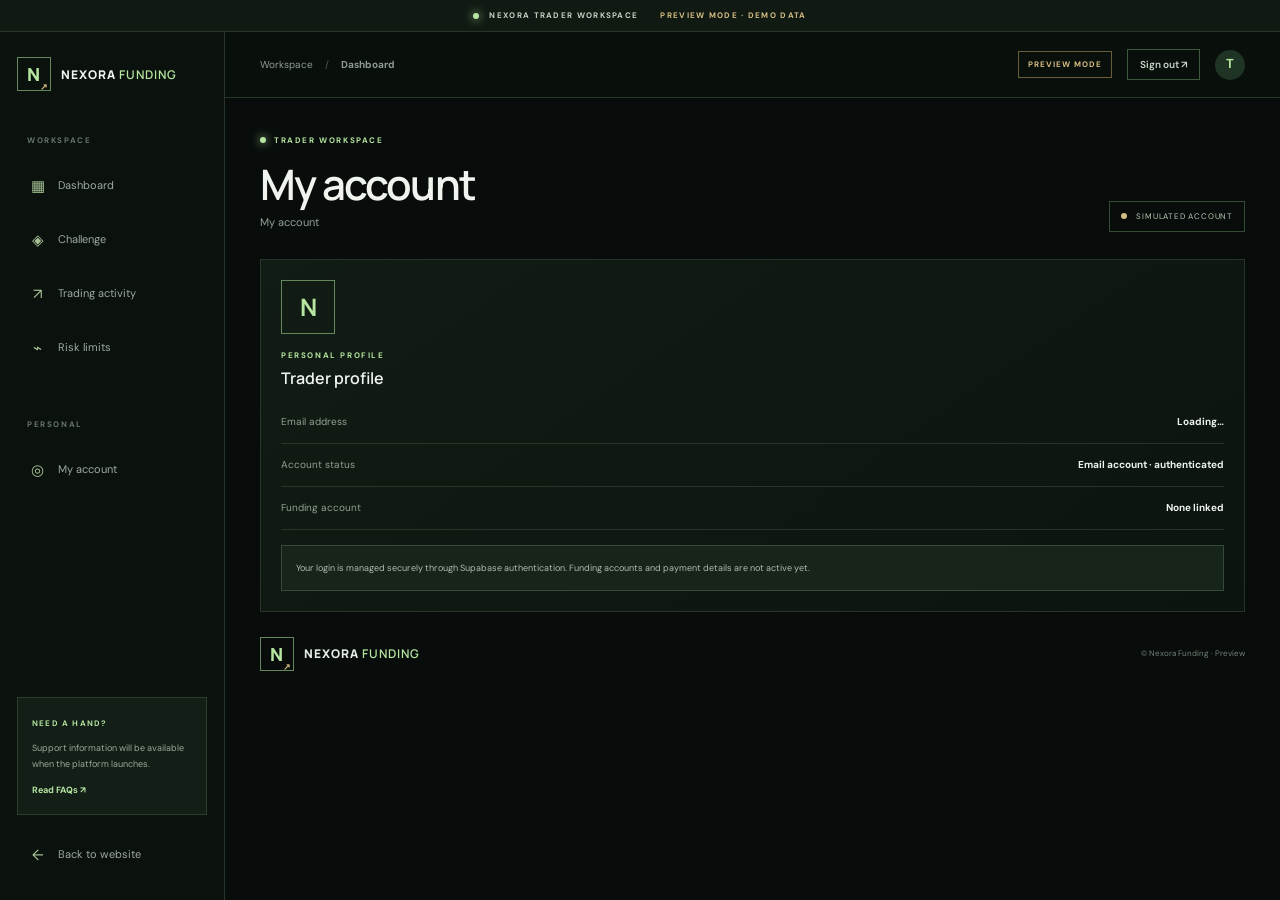
==== account.html @ 8d762af7 "Add separate trader workspace pages" ====
<!doctype html><html lang="en"><head><meta charset="utf-8"><meta name="viewport" content="width=device-width,initial-scale=1"><meta name="theme-color" content="#080d0b"><title>My account | Nexora Funding</title><link rel="preconnect" href="https://fonts.googleapis.com"><link rel="preconnect" href="https://fonts.gstatic.com" crossorigin><link href="https://fonts.googleapis.com/css2?family=DM+Sans:wght@400;500;600;700&family=Manrope:wght@400;500;600;700;800&display=swap" rel="stylesheet"><link rel="stylesheet" href="dashboard.css"><link rel="stylesheet" href="workspace-pages.css"></head><body><div class="preview-bar"><span class="live-dot"></span> NEXORA TRADER WORKSPACE <span class="preview-warning">PREVIEW MODE · DEMO DATA</span></div><div class="app-shell"><aside class="sidebar" id="sidebar"><a class="brand" href="index.html"><span class="brand-icon">N<span>↗</span></span><span>NEXORA <b>FUNDING</b></span></a><div class="side-label">WORKSPACE</div><a class="side-link" data-page="dashboard" href="dashboard.html"><span>▦</span> Dashboard</a><a class="side-link" data-page="challenge" href="challenge.html"><span>◈</span> Challenge</a><a class="side-link" data-page="activity" href="activity.html"><span>↗</span> Trading activity</a><a class="side-link" data-page="risk" href="risk.html"><span>⌁</span> Risk limits</a><div class="side-label">PERSONAL</div><a class="side-link" data-page="account" href="account.html"><span>◎</span> My account</a><div class="side-bottom"><div class="help-box"><span>NEED A HAND?</span><p>Support information will be available when the platform launches.</p><a href="index.html#faq">Read FAQs ↗</a></div><a class="side-link" href="index.html"><span>←</span> Back to website</a></div></aside><main class="main-content"><header class="topbar"><button class="mobile-menu" id="mobileMenu" aria-label="Open menu">☰</button><div class="breadcrumb">Workspace <span>/</span> <b id="pageLabel">Dashboard</b></div><div class="top-actions"><span class="preview-chip">PREVIEW MODE</span><button class="logout-button" id="logoutBtn" type="button">Sign out ↗</button><div class="avatar" id="userAvatar">T</div></div></header><div class="page-wrap"><div class="welcome-row"><div><div class="eyebrow"><i></i> TRADER WORKSPACE</div><h1>My account</h1><p>My account</p></div><div class="status-badge"><span></span> SIMULATED ACCOUNT</div></div><article class="info-card"><div class="profile-mark" id="profileMark">N</div><span class="eyebrow">PERSONAL PROFILE</span><h2 id="profileName">Trader profile</h2><div class="data-row"><span>Email address</span><b id="profileEmail">Loading…</b></div><div class="data-row"><span>Account status</span><b>Email account · authenticated</b></div><div class="data-row"><span>Funding account</span><b>None linked</b></div><div class="notice-box">Your login is managed securely through Supabase authentication. Funding accounts and payment details are not active yet.</div></article><footer class="footer"><a class="brand" href="index.html"><span class="brand-icon">N<span>↗</span></span><span>NEXORA <b>FUNDING</b></span></a><span>© <span id="year"></span> Nexora Funding · Preview</span></footer></div></main></div><script type="module" src="workspace.js"></script></body></html>
---- dashboard.css ----
:root{--bg:#080d0b;--panel:#0e1711;--panel2:#121e16;--line:#26372a;--text:#eff4ee;--muted:#91a094;--green:#b6e5a0;--gold:#d5bd82;--font:'DM Sans',sans-serif;--display:'Manrope',sans-serif}*{box-sizing:border-box}html{scroll-behavior:smooth}body{margin:0;background:var(--bg);color:var(--text);font:13px/1.6 var(--font)}a{color:inherit;text-decoration:none}.preview-bar{height:32px;background:#101a13;border-bottom:1px solid var(--line);display:flex;align-items:center;justify-content:center;gap:10px;font-size:8px;font-weight:700;letter-spacing:1.3px;color:#c5d1c6}.live-dot,.eyebrow i{width:6px;height:6px;border-radius:50%;background:var(--green);box-shadow:0 0 10px #b6e5a0}.preview-warning{color:var(--gold);margin-left:12px}.app-shell{min-height:calc(100vh - 32px);display:grid;grid-template-columns:225px 1fr}.sidebar{position:sticky;top:0;height:calc(100vh - 32px);padding:25px 17px 18px;background:#0b120d;border-right:1px solid var(--line);display:flex;flex-direction:column}.brand{display:flex;align-items:center;gap:10px;font:800 12px var(--display);letter-spacing:1px}.brand>span:last-child b{color:var(--green);font-weight:600}.brand-icon{width:34px;height:34px;display:grid;place-items:center;border:1px solid #66865b;color:var(--green);font:800 18px var(--display);position:relative}.brand-icon span{position:absolute;right:1px;bottom:-3px;color:var(--gold);font-size:9px}.side-label{font-size:8px;color:#657569;font-weight:700;letter-spacing:1.6px;margin:43px 0 12px 10px}.side-link{display:flex;align-items:center;gap:12px;padding:12px 11px;margin:2px 0;color:#9caa9e;font-size:11px;border:1px solid transparent}.side-link>span{width:17px;text-align:center;color:#a7c396;font-size:15px}.side-link:hover,.side-link.active{background:#152219;border-color:#304632;color:#eaf3e7}.side-link.active{box-shadow:inset 2px 0 var(--green)}.side-bottom{margin-top:auto}.help-box{padding:14px;background:#121e16;border:1px solid #2a3e2d;margin-bottom:15px}.help-box>span{font-size:8px;color:var(--green);letter-spacing:1.2px;font-weight:700}.help-box p{font-size:9px;color:#9aa99d;line-height:1.8;margin:7px 0}.help-box a{font-size:9px;color:var(--green);font-weight:700}.main-content{min-width:0}.topbar{height:66px;border-bottom:1px solid var(--line);display:flex;align-items:center;justify-content:space-between;padding:0 35px;background:#090f0b}.breadcrumb{font-size:10px;color:#8f9d91}.breadcrumb span{padding:0 9px;color:#4c5e50}.top-actions{display:flex;align-items:center;gap:15px}.preview-chip,.phase-pill,.draft-tag,.muted-tag{font-size:8px;letter-spacing:1px;font-weight:700;padding:6px 9px;border:1px solid #685c39;color:var(--gold)}.avatar{width:30px;height:30px;border-radius:50%;display:grid;place-items:center;background:#203425;color:var(--green);font-weight:700}.mobile-menu{display:none}.page-wrap{width:min(1160px,calc(100% - 70px));margin:0 auto;padding:36px 0 22px}.welcome-row{display:flex;align-items:end;justify-content:space-between;margin-bottom:27px}.eyebrow{display:flex;align-items:center;gap:8px;color:var(--green);font-size:8px;font-weight:700;letter-spacing:1.6px}.welcome-row h1{font:600 clamp(29px,3.4vw,42px)/1.2 var(--display);letter-spacing:-1.8px;margin:12px 0 5px}.welcome-row h1 em{font-style:normal;color:var(--green)}.welcome-row p{color:var(--muted);font-size:11px;margin:0}.status-badge{padding:8px 11px;border:1px solid #334a36;color:#b7c9b5;font-size:8px;letter-spacing:.8px}.status-badge span,.safe-dot{display:inline-block;width:6px;height:6px;border-radius:50%;background:var(--gold);margin-right:7px}.account-strip{display:flex;align-items:center;gap:0;padding:16px 19px;background:#101a13;border:1px solid var(--line);margin-bottom:15px}.account-select-wrap{display:grid;gap:5px;padding-right:25px}.account-select-wrap label,.account-meta span{font-size:7px;color:#829184;letter-spacing:1px;font-weight:700}.account-select-wrap select{min-width:190px;color:#f0f5ed;background:#17251a;border:1px solid #405941;padding:8px 30px 8px 10px;font:600 11px var(--font);outline:none}.account-meta{display:grid;gap:5px;padding:0 25px;border-left:1px solid var(--line)}.account-meta b{font-size:9px;font-weight:600;color:#c8d3c9}.metric-grid{display:grid;grid-template-columns:repeat(4,1fr);gap:13px;margin-bottom:15px}.metric-card,.panel{background:linear-gradient(145deg,#111c14,#0c140f);border:1px solid var(--line)}.metric-card{min-width:0;padding:17px}.metric-label{display:flex;justify-content:space-between;color:#9aa99c;font-size:8px;font-weight:700;letter-spacing:.9px}.metric-label span{color:var(--green);font-size:14px}.metric-card>strong{display:block;font:600 clamp(20px,2.1vw,27px) var(--display);letter-spacing:-.7px;margin:13px 0 2px;white-space:nowrap}.metric-card>small{color:#829185;font-size:8px}.metric-foot{display:flex;justify-content:space-between;gap:5px;border-top:1px solid var(--line);padding-top:11px;margin-top:13px}.metric-foot span{font-size:7px;color:#829185;letter-spacing:.8px}.metric-foot b{font-size:8px;color:#d5e0d5}.positive{color:var(--green)!important}.of-days{font-size:12px;color:#829185}.content-grid{display:grid;grid-template-columns:1.1fr .9fr;gap:14px;margin-bottom:14px}.panel{padding:19px}.panel-heading{display:flex;align-items:center;justify-content:space-between;gap:12px}.panel-heading h2{font:600 16px var(--display);margin:5px 0 0;letter-spacing:-.3px}.phase-pill{color:var(--green);border-color:#405b3c}.progress-summary{display:flex;align-items:end;justify-content:space-between;margin:25px 0 11px}.progress-summary>div:first-child{display:grid;gap:4px}.progress-summary small{font-size:7px;color:#8c9b8f;letter-spacing:1px}.progress-summary strong{font:600 25px var(--display)}.progress-percent{font:600 26px var(--display);color:var(--green)}.progress-percent span{font-size:13px}.progress-track{height:7px;background:#29372b;overflow:hidden}.progress-track i{display:block;width:0;height:100%;background:var(--green);transition:width .3s}.progress-ends{display:flex;justify-content:space-between;margin-top:8px;color:#829185;font-size:8px}.challenge-note{display:flex;gap:10px;align-items:start;margin-top:22px;padding:11px;background:#17241a;border:1px solid #2b412e}.challenge-note>span{color:var(--green)}.challenge-note p{font-size:8px;color:#9cab9e;margin:0;line-height:1.8}.shield{font-size:21px;color:var(--green)}.risk-row{display:flex;justify-content:space-between;align-items:center;padding:14px 0;border-bottom:1px solid var(--line)}.risk-row>div{display:grid;gap:3px}.risk-row>div span{font-size:10px;color:#cbd5cb}.risk-row small{font-size:8px;color:#829185}.risk-row>b{font:600 12px var(--display)}.risk-footer{font-size:8px;color:#98a699;padding-top:14px}.safe-dot{background:var(--gold)}.activity-panel{margin-bottom:14px}.muted-tag{color:#91a093;border-color:#344438}.empty-state{min-height:160px;display:flex;flex-direction:column;align-items:center;justify-content:center;text-align:center}.empty-icon{width:36px;height:36px;display:grid;place-items:center;border:1px solid #425941;color:var(--green);font-size:22px;margin-bottom:9px}.empty-state strong{font-size:10px}.empty-state p{max-width:340px;font-size:8px;color:#829185;margin:5px 0}.draft-tag{color:var(--gold)}.rules-grid{display:grid;grid-template-columns:repeat(3,1fr);gap:1px;background:var(--line);border:1px solid var(--line);margin-top:19px}.rules-grid>div{background:#0f1912;padding:15px;display:grid;gap:7px}.rules-grid span{font-size:7px;color:#829185;letter-spacing:.7px}.rules-grid b{font:600 17px var(--display)}.rules-disclaimer{font-size:8px;color:#829185;line-height:1.8;margin:13px 0 0}.footer{display:flex;align-items:center;justify-content:space-between;gap:15px;padding:25px 0 7px;color:#728176;font-size:8px}.footer .brand{color:#e8eee7}.toast{position:fixed;right:20px;bottom:20px;background:#17251a;border:1px solid #536d4b;color:#dce9d9;padding:12px 16px;font-size:10px;box-shadow:0 12px 35px #0008;opacity:0;transform:translateY(10px);pointer-events:none;transition:.25s}.toast.show{opacity:1;transform:translateY(0)}
@media(max-width:1000px){.app-shell{grid-template-columns:190px 1fr}.sidebar{padding-left:12px;padding-right:12px}.page-wrap{width:calc(100% - 40px)}.account-meta{padding:0 13px}.metric-grid{grid-template-columns:repeat(2,1fr)}}
@media(max-width:700px){.preview-bar{font-size:6px;letter-spacing:.7px}.preview-warning{margin-left:3px}.app-shell{display:block}.sidebar{position:fixed;z-index:20;left:-250px;top:32px;width:235px;height:calc(100vh - 32px);transition:left .25s;box-shadow:20px 0 50px #0008}.sidebar.open{left:0}.topbar{height:57px;padding:0 17px}.mobile-menu{display:block;background:none;border:0;color:var(--text);font-size:20px;margin-right:12px}.breadcrumb{margin-right:auto;font-size:9px}.top-actions{gap:8px}.preview-chip{font-size:7px;padding:5px 6px}.page-wrap{width:calc(100% - 30px);padding-top:27px}.welcome-row{align-items:flex-start;gap:12px;flex-direction:column}.welcome-row h1{font-size:33px}.status-badge{font-size:7px}.account-strip{display:grid;grid-template-columns:1fr 1fr;gap:14px;padding:14px}.account-select-wrap{grid-column:1/-1;padding:0}.account-select-wrap select{width:100%}.account-meta{border:0;padding:0}.account-meta b{font-size:8px}.metric-grid{gap:9px}.metric-card{padding:13px}.metric-card>strong{font-size:21px}.metric-label{font-size:7px}.metric-foot span{font-size:6px}.metric-foot b{font-size:7px}.content-grid{grid-template-columns:1fr}.panel{padding:15px}.rules-grid{grid-template-columns:repeat(2,1fr)}.footer{align-items:flex-start;flex-direction:column}.toast{left:15px;right:15px;text-align:center}}
@media(max-width:360px){.metric-card>strong{font-size:18px}.rules-grid>div{padding:11px}.rules-grid b{font-size:15px}}
@media(prefers-reduced-motion:reduce){*,*::before,*::after{scroll-behavior:auto!important;transition:none!important}}
.logout-button{border:1px solid #405840;background:transparent;color:#c9d7c8;padding:8px 12px;font:600 10px 'DM Sans',sans-serif;cursor:pointer}.logout-button:hover{border-color:#b6e5a0;color:#b6e5a0}
---- workspace-pages.css ----
.page-grid{display:grid;grid-template-columns:repeat(2,minmax(0,1fr));gap:14px;margin-bottom:15px}.info-card{background:linear-gradient(145deg,#111c14,#0c140f);border:1px solid var(--line);padding:20px;min-width:0}.info-card h2{font:600 16px var(--display);margin:5px 0 12px}.info-card p{font-size:10px;color:var(--muted);line-height:1.8}.info-value{font:600 27px var(--display);margin:8px 0;color:var(--green)}.data-row{display:flex;justify-content:space-between;gap:15px;padding:13px 0;border-bottom:1px solid var(--line);font-size:10px}.data-row span{color:var(--muted)}.data-row b{text-align:right}.notice-box{padding:14px;background:#17241a;border:1px solid #344a36;color:#aebdae;font-size:9px;line-height:1.8;margin-top:15px}.notice-box strong{color:var(--gold)}.profile-mark{width:54px;height:54px;display:grid;place-items:center;border:1px solid #66865b;color:var(--green);font:700 24px var(--display);margin-bottom:15px}@media(max-width:700px){.page-grid{grid-template-columns:1fr}.info-card{padding:16px}}
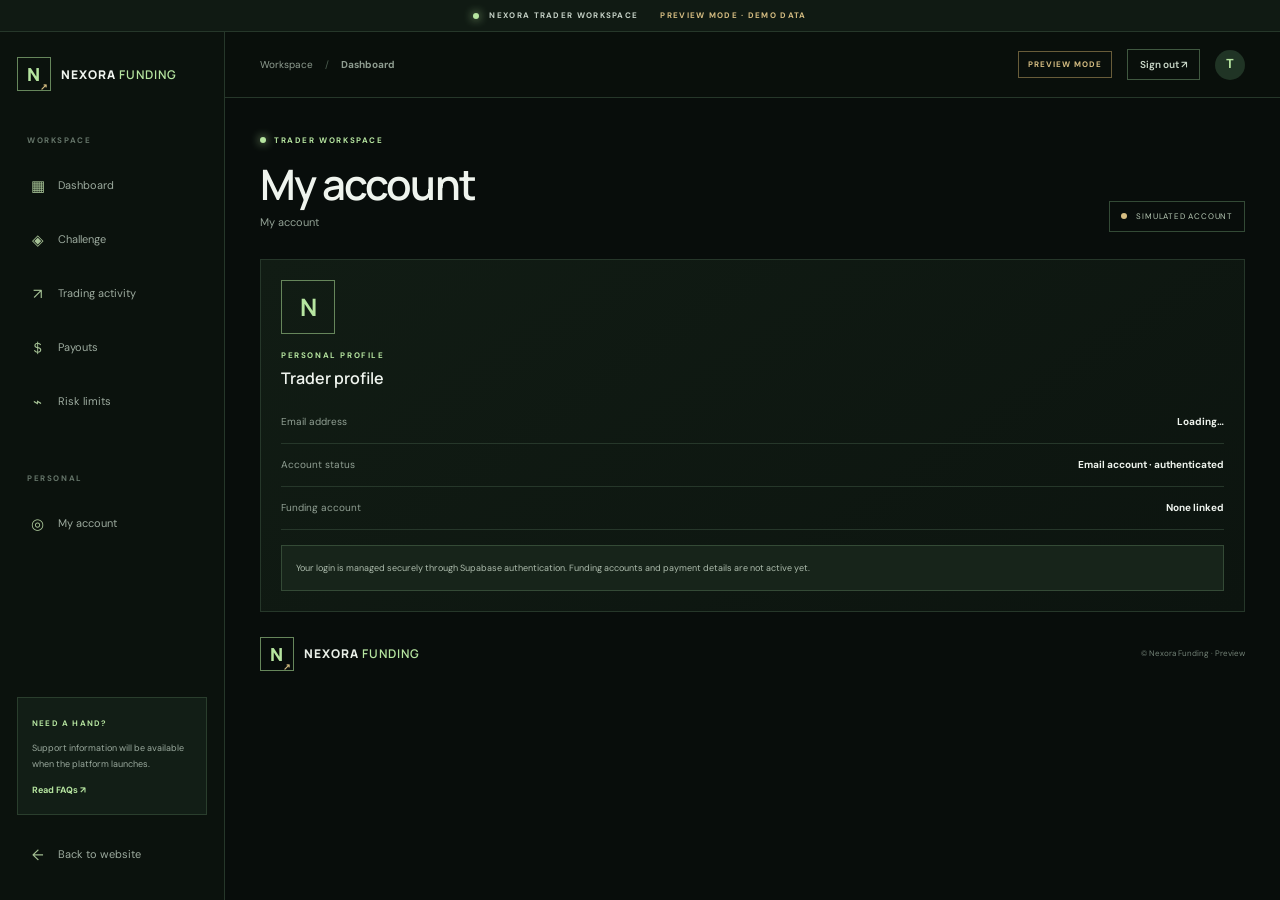
==== commit 4c5f4859: "Add payouts navigation to trader workspace" ====
--- a/account.html
+++ b/account.html
@@ -1 +1 @@
-<!doctype html><html lang="en"><head><meta charset="utf-8"><meta name="viewport" content="width=device-width,initial-scale=1"><meta name="theme-color" content="#080d0b"><title>My account | Nexora Funding</title><link rel="preconnect" href="https://fonts.googleapis.com"><link rel="preconnect" href="https://fonts.gstatic.com" crossorigin><link href="https://fonts.googleapis.com/css2?family=DM+Sans:wght@400;500;600;700&family=Manrope:wght@400;500;600;700;800&display=swap" rel="stylesheet"><link rel="stylesheet" href="dashboard.css"><link rel="stylesheet" href="workspace-pages.css"></head><body><div class="preview-bar"><span class="live-dot"></span> NEXORA TRADER WORKSPACE <span class="preview-warning">PREVIEW MODE · DEMO DATA</span></div><div class="app-shell"><aside class="sidebar" id="sidebar"><a class="brand" href="index.html"><span class="brand-icon">N<span>↗</span></span><span>NEXORA <b>FUNDING</b></span></a><div class="side-label">WORKSPACE</div><a class="side-link" data-page="dashboard" href="dashboard.html"><span>▦</span> Dashboard</a><a class="side-link" data-page="challenge" href="challenge.html"><span>◈</span> Challenge</a><a class="side-link" data-page="activity" href="activity.html"><span>↗</span> Trading activity</a><a class="side-link" data-page="risk" href="risk.html"><span>⌁</span> Risk limits</a><div class="side-label">PERSONAL</div><a class="side-link" data-page="account" href="account.html"><span>◎</span> My account</a><div class="side-bottom"><div class="help-box"><span>NEED A HAND?</span><p>Support information will be available when the platform launches.</p><a href="index.html#faq">Read FAQs ↗</a></div><a class="side-link" href="index.html"><span>←</span> Back to website</a></div></aside><main class="main-content"><header class="topbar"><button class="mobile-menu" id="mobileMenu" aria-label="Open menu">☰</button><div class="breadcrumb">Workspace <span>/</span> <b id="pageLabel">Dashboard</b></div><div class="top-actions"><span class="preview-chip">PREVIEW MODE</span><button class="logout-button" id="logoutBtn" type="button">Sign out ↗</button><div class="avatar" id="userAvatar">T</div></div></header><div class="page-wrap"><div class="welcome-row"><div><div class="eyebrow"><i></i> TRADER WORKSPACE</div><h1>My account</h1><p>My account</p></div><div class="status-badge"><span></span> SIMULATED ACCOUNT</div></div><article class="info-card"><div class="profile-mark" id="profileMark">N</div><span class="eyebrow">PERSONAL PROFILE</span><h2 id="profileName">Trader profile</h2><div class="data-row"><span>Email address</span><b id="profileEmail">Loading…</b></div><div class="data-row"><span>Account status</span><b>Email account · authenticated</b></div><div class="data-row"><span>Funding account</span><b>None linked</b></div><div class="notice-box">Your login is managed securely through Supabase authentication. Funding accounts and payment details are not active yet.</div></article><footer class="footer"><a class="brand" href="index.html"><span class="brand-icon">N<span>↗</span></span><span>NEXORA <b>FUNDING</b></span></a><span>© <span id="year"></span> Nexora Funding · Preview</span></footer></div></main></div><script type="module" src="workspace.js"></script></body></html>+<!doctype html><html lang="en"><head><meta charset="utf-8"><meta name="viewport" content="width=device-width,initial-scale=1"><meta name="theme-color" content="#080d0b"><title>My account | Nexora Funding</title><link rel="preconnect" href="https://fonts.googleapis.com"><link rel="preconnect" href="https://fonts.gstatic.com" crossorigin><link href="https://fonts.googleapis.com/css2?family=DM+Sans:wght@400;500;600;700&family=Manrope:wght@400;500;600;700;800&display=swap" rel="stylesheet"><link rel="stylesheet" href="dashboard.css"><link rel="stylesheet" href="workspace-pages.css"></head><body><div class="preview-bar"><span class="live-dot"></span> NEXORA TRADER WORKSPACE <span class="preview-warning">PREVIEW MODE · DEMO DATA</span></div><div class="app-shell"><aside class="sidebar" id="sidebar"><a class="brand" href="index.html"><span class="brand-icon">N<span>↗</span></span><span>NEXORA <b>FUNDING</b></span></a><div class="side-label">WORKSPACE</div><a class="side-link" data-page="dashboard" href="dashboard.html"><span>▦</span> Dashboard</a><a class="side-link" data-page="challenge" href="challenge.html"><span>◈</span> Challenge</a><a class="side-link" data-page="activity" href="activity.html"><span>↗</span> Trading activity</a><a class="side-link" data-page="payout" href="payout.html"><span>＄</span> Payouts</a><a class="side-link" data-page="risk" href="risk.html"><span>⌁</span> Risk limits</a><div class="side-label">PERSONAL</div><a class="side-link" data-page="account" href="account.html"><span>◎</span> My account</a><div class="side-bottom"><div class="help-box"><span>NEED A HAND?</span><p>Support information will be available when the platform launches.</p><a href="index.html#faq">Read FAQs ↗</a></div><a class="side-link" href="index.html"><span>←</span> Back to website</a></div></aside><main class="main-content"><header class="topbar"><button class="mobile-menu" id="mobileMenu" aria-label="Open menu">☰</button><div class="breadcrumb">Workspace <span>/</span> <b id="pageLabel">Dashboard</b></div><div class="top-actions"><span class="preview-chip">PREVIEW MODE</span><button class="logout-button" id="logoutBtn" type="button">Sign out ↗</button><div class="avatar" id="userAvatar">T</div></div></header><div class="page-wrap"><div class="welcome-row"><div><div class="eyebrow"><i></i> TRADER WORKSPACE</div><h1>My account</h1><p>My account</p></div><div class="status-badge"><span></span> SIMULATED ACCOUNT</div></div><article class="info-card"><div class="profile-mark" id="profileMark">N</div><span class="eyebrow">PERSONAL PROFILE</span><h2 id="profileName">Trader profile</h2><div class="data-row"><span>Email address</span><b id="profileEmail">Loading…</b></div><div class="data-row"><span>Account status</span><b>Email account · authenticated</b></div><div class="data-row"><span>Funding account</span><b>None linked</b></div><div class="notice-box">Your login is managed securely through Supabase authentication. Funding accounts and payment details are not active yet.</div></article><footer class="footer"><a class="brand" href="index.html"><span class="brand-icon">N<span>↗</span></span><span>NEXORA <b>FUNDING</b></span></a><span>© <span id="year"></span> Nexora Funding · Preview</span></footer></div></main></div><script type="module" src="workspace.js"></script></body></html>
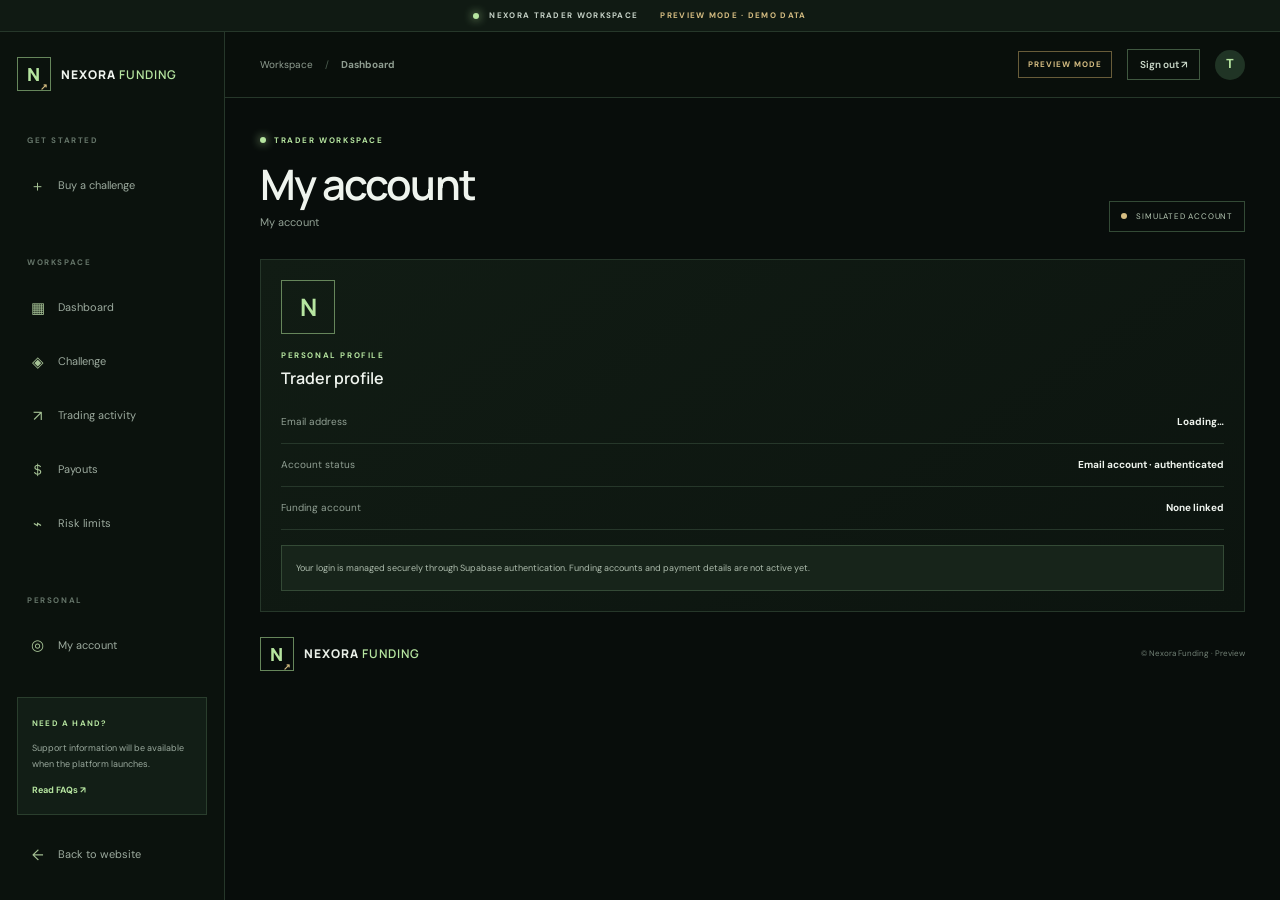
==== commit 2441a331: "Add Buy a Challenge link to trader workspace menu" ====
--- a/account.html
+++ b/account.html
@@ -1 +1 @@
-<!doctype html><html lang="en"><head><meta charset="utf-8"><meta name="viewport" content="width=device-width,initial-scale=1"><meta name="theme-color" content="#080d0b"><title>My account | Nexora Funding</title><link rel="preconnect" href="https://fonts.googleapis.com"><link rel="preconnect" href="https://fonts.gstatic.com" crossorigin><link href="https://fonts.googleapis.com/css2?family=DM+Sans:wght@400;500;600;700&family=Manrope:wght@400;500;600;700;800&display=swap" rel="stylesheet"><link rel="stylesheet" href="dashboard.css"><link rel="stylesheet" href="workspace-pages.css"></head><body><div class="preview-bar"><span class="live-dot"></span> NEXORA TRADER WORKSPACE <span class="preview-warning">PREVIEW MODE · DEMO DATA</span></div><div class="app-shell"><aside class="sidebar" id="sidebar"><a class="brand" href="index.html"><span class="brand-icon">N<span>↗</span></span><span>NEXORA <b>FUNDING</b></span></a><div class="side-label">WORKSPACE</div><a class="side-link" data-page="dashboard" href="dashboard.html"><span>▦</span> Dashboard</a><a class="side-link" data-page="challenge" href="challenge.html"><span>◈</span> Challenge</a><a class="side-link" data-page="activity" href="activity.html"><span>↗</span> Trading activity</a><a class="side-link" data-page="payout" href="payout.html"><span>＄</span> Payouts</a><a class="side-link" data-page="risk" href="risk.html"><span>⌁</span> Risk limits</a><div class="side-label">PERSONAL</div><a class="side-link" data-page="account" href="account.html"><span>◎</span> My account</a><div class="side-bottom"><div class="help-box"><span>NEED A HAND?</span><p>Support information will be available when the platform launches.</p><a href="index.html#faq">Read FAQs ↗</a></div><a class="side-link" href="index.html"><span>←</span> Back to website</a></div></aside><main class="main-content"><header class="topbar"><button class="mobile-menu" id="mobileMenu" aria-label="Open menu">☰</button><div class="breadcrumb">Workspace <span>/</span> <b id="pageLabel">Dashboard</b></div><div class="top-actions"><span class="preview-chip">PREVIEW MODE</span><button class="logout-button" id="logoutBtn" type="button">Sign out ↗</button><div class="avatar" id="userAvatar">T</div></div></header><div class="page-wrap"><div class="welcome-row"><div><div class="eyebrow"><i></i> TRADER WORKSPACE</div><h1>My account</h1><p>My account</p></div><div class="status-badge"><span></span> SIMULATED ACCOUNT</div></div><article class="info-card"><div class="profile-mark" id="profileMark">N</div><span class="eyebrow">PERSONAL PROFILE</span><h2 id="profileName">Trader profile</h2><div class="data-row"><span>Email address</span><b id="profileEmail">Loading…</b></div><div class="data-row"><span>Account status</span><b>Email account · authenticated</b></div><div class="data-row"><span>Funding account</span><b>None linked</b></div><div class="notice-box">Your login is managed securely through Supabase authentication. Funding accounts and payment details are not active yet.</div></article><footer class="footer"><a class="brand" href="index.html"><span class="brand-icon">N<span>↗</span></span><span>NEXORA <b>FUNDING</b></span></a><span>© <span id="year"></span> Nexora Funding · Preview</span></footer></div></main></div><script type="module" src="workspace.js"></script></body></html>+<!doctype html><html lang="en"><head><meta charset="utf-8"><meta name="viewport" content="width=device-width,initial-scale=1"><meta name="theme-color" content="#080d0b"><title>My account | Nexora Funding</title><link rel="preconnect" href="https://fonts.googleapis.com"><link rel="preconnect" href="https://fonts.gstatic.com" crossorigin><link href="https://fonts.googleapis.com/css2?family=DM+Sans:wght@400;500;600;700&family=Manrope:wght@400;500;600;700;800&display=swap" rel="stylesheet"><link rel="stylesheet" href="dashboard.css"><link rel="stylesheet" href="workspace-pages.css"></head><body><div class="preview-bar"><span class="live-dot"></span> NEXORA TRADER WORKSPACE <span class="preview-warning">PREVIEW MODE · DEMO DATA</span></div><div class="app-shell"><aside class="sidebar" id="sidebar"><a class="brand" href="index.html"><span class="brand-icon">N<span>↗</span></span><span>NEXORA <b>FUNDING</b></span></a><div class="side-label">GET STARTED</div><a class="side-link buy-challenge-link" href="accounts.html"><span>＋</span> Buy a challenge</a><div class="side-label">WORKSPACE</div><a class="side-link" data-page="dashboard" href="dashboard.html"><span>▦</span> Dashboard</a><a class="side-link" data-page="challenge" href="challenge.html"><span>◈</span> Challenge</a><a class="side-link" data-page="activity" href="activity.html"><span>↗</span> Trading activity</a><a class="side-link" data-page="payout" href="payout.html"><span>＄</span> Payouts</a><a class="side-link" data-page="risk" href="risk.html"><span>⌁</span> Risk limits</a><div class="side-label">PERSONAL</div><a class="side-link" data-page="account" href="account.html"><span>◎</span> My account</a><div class="side-bottom"><div class="help-box"><span>NEED A HAND?</span><p>Support information will be available when the platform launches.</p><a href="index.html#faq">Read FAQs ↗</a></div><a class="side-link" href="index.html"><span>←</span> Back to website</a></div></aside><main class="main-content"><header class="topbar"><button class="mobile-menu" id="mobileMenu" aria-label="Open menu">☰</button><div class="breadcrumb">Workspace <span>/</span> <b id="pageLabel">Dashboard</b></div><div class="top-actions"><span class="preview-chip">PREVIEW MODE</span><button class="logout-button" id="logoutBtn" type="button">Sign out ↗</button><div class="avatar" id="userAvatar">T</div></div></header><div class="page-wrap"><div class="welcome-row"><div><div class="eyebrow"><i></i> TRADER WORKSPACE</div><h1>My account</h1><p>My account</p></div><div class="status-badge"><span></span> SIMULATED ACCOUNT</div></div><article class="info-card"><div class="profile-mark" id="profileMark">N</div><span class="eyebrow">PERSONAL PROFILE</span><h2 id="profileName">Trader profile</h2><div class="data-row"><span>Email address</span><b id="profileEmail">Loading…</b></div><div class="data-row"><span>Account status</span><b>Email account · authenticated</b></div><div class="data-row"><span>Funding account</span><b>None linked</b></div><div class="notice-box">Your login is managed securely through Supabase authentication. Funding accounts and payment details are not active yet.</div></article><footer class="footer"><a class="brand" href="index.html"><span class="brand-icon">N<span>↗</span></span><span>NEXORA <b>FUNDING</b></span></a><span>© <span id="year"></span> Nexora Funding · Preview</span></footer></div></main></div><script type="module" src="workspace.js"></script></body></html>
